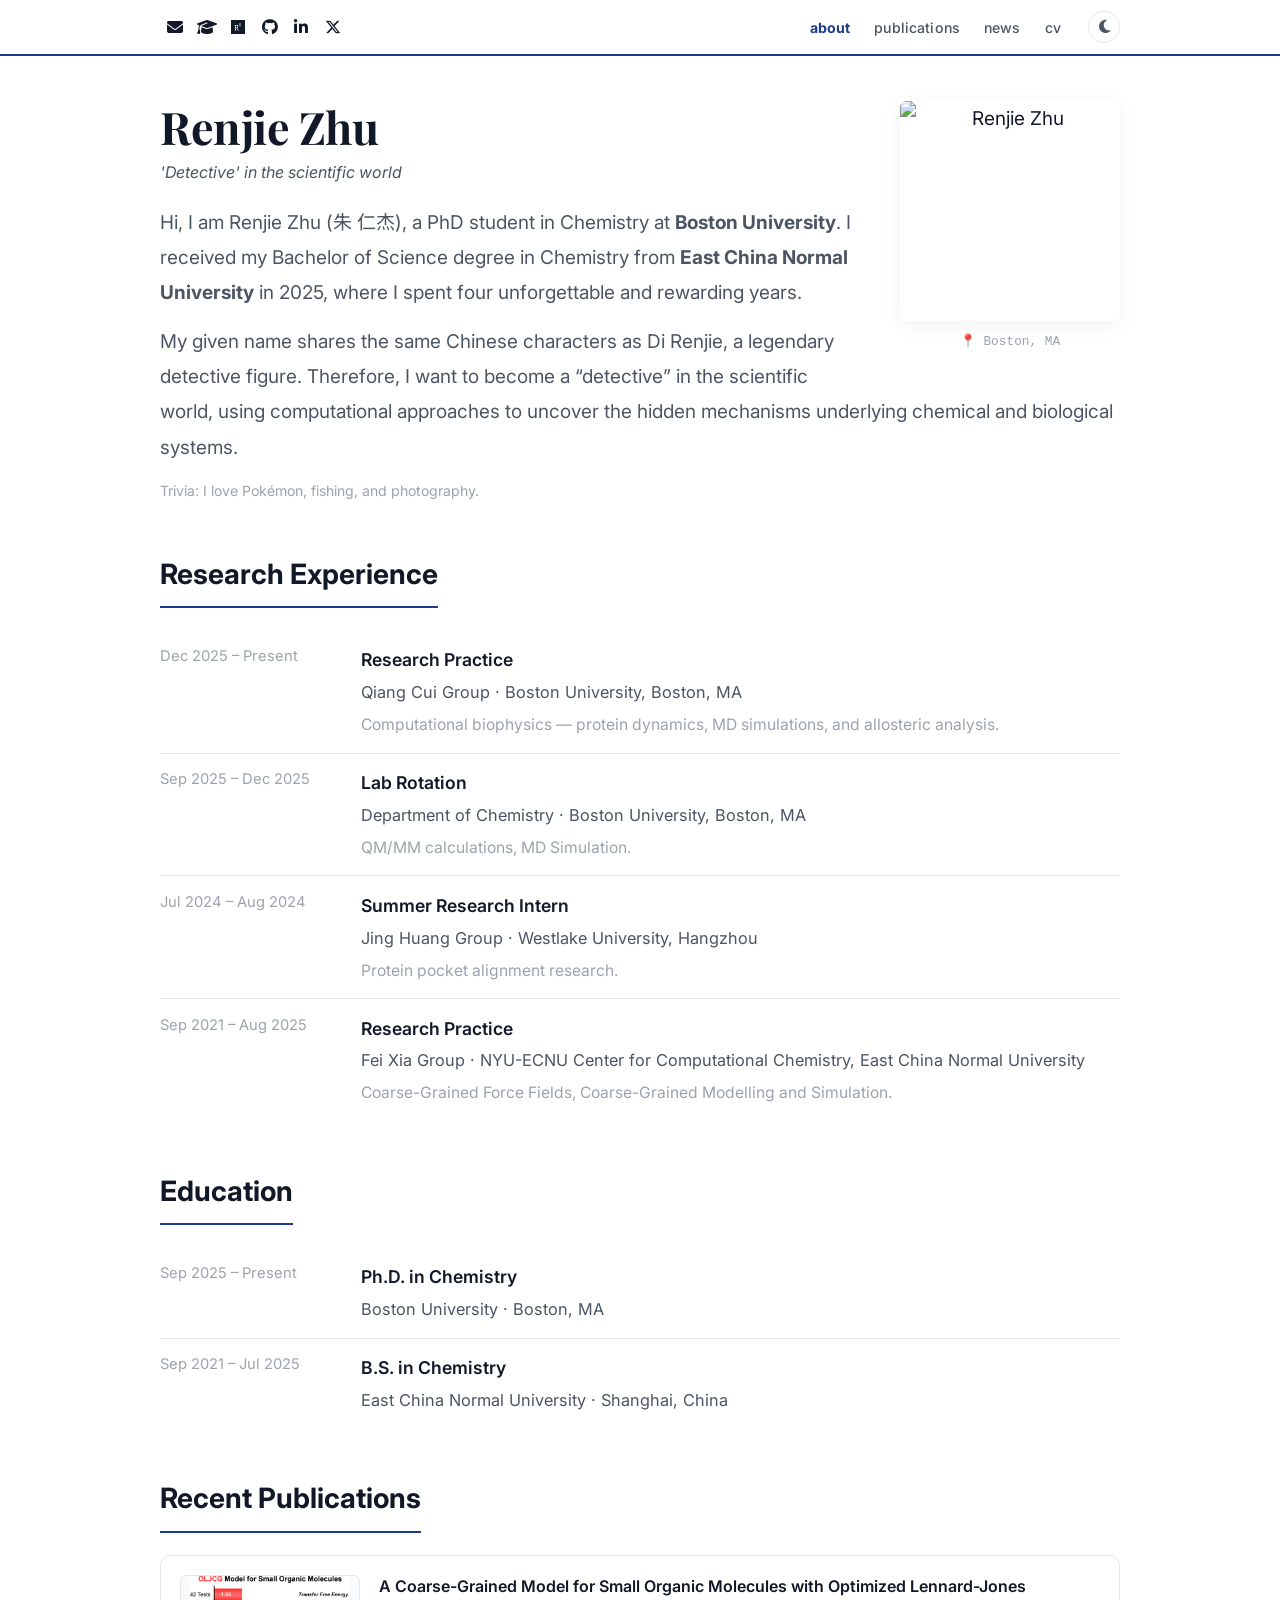
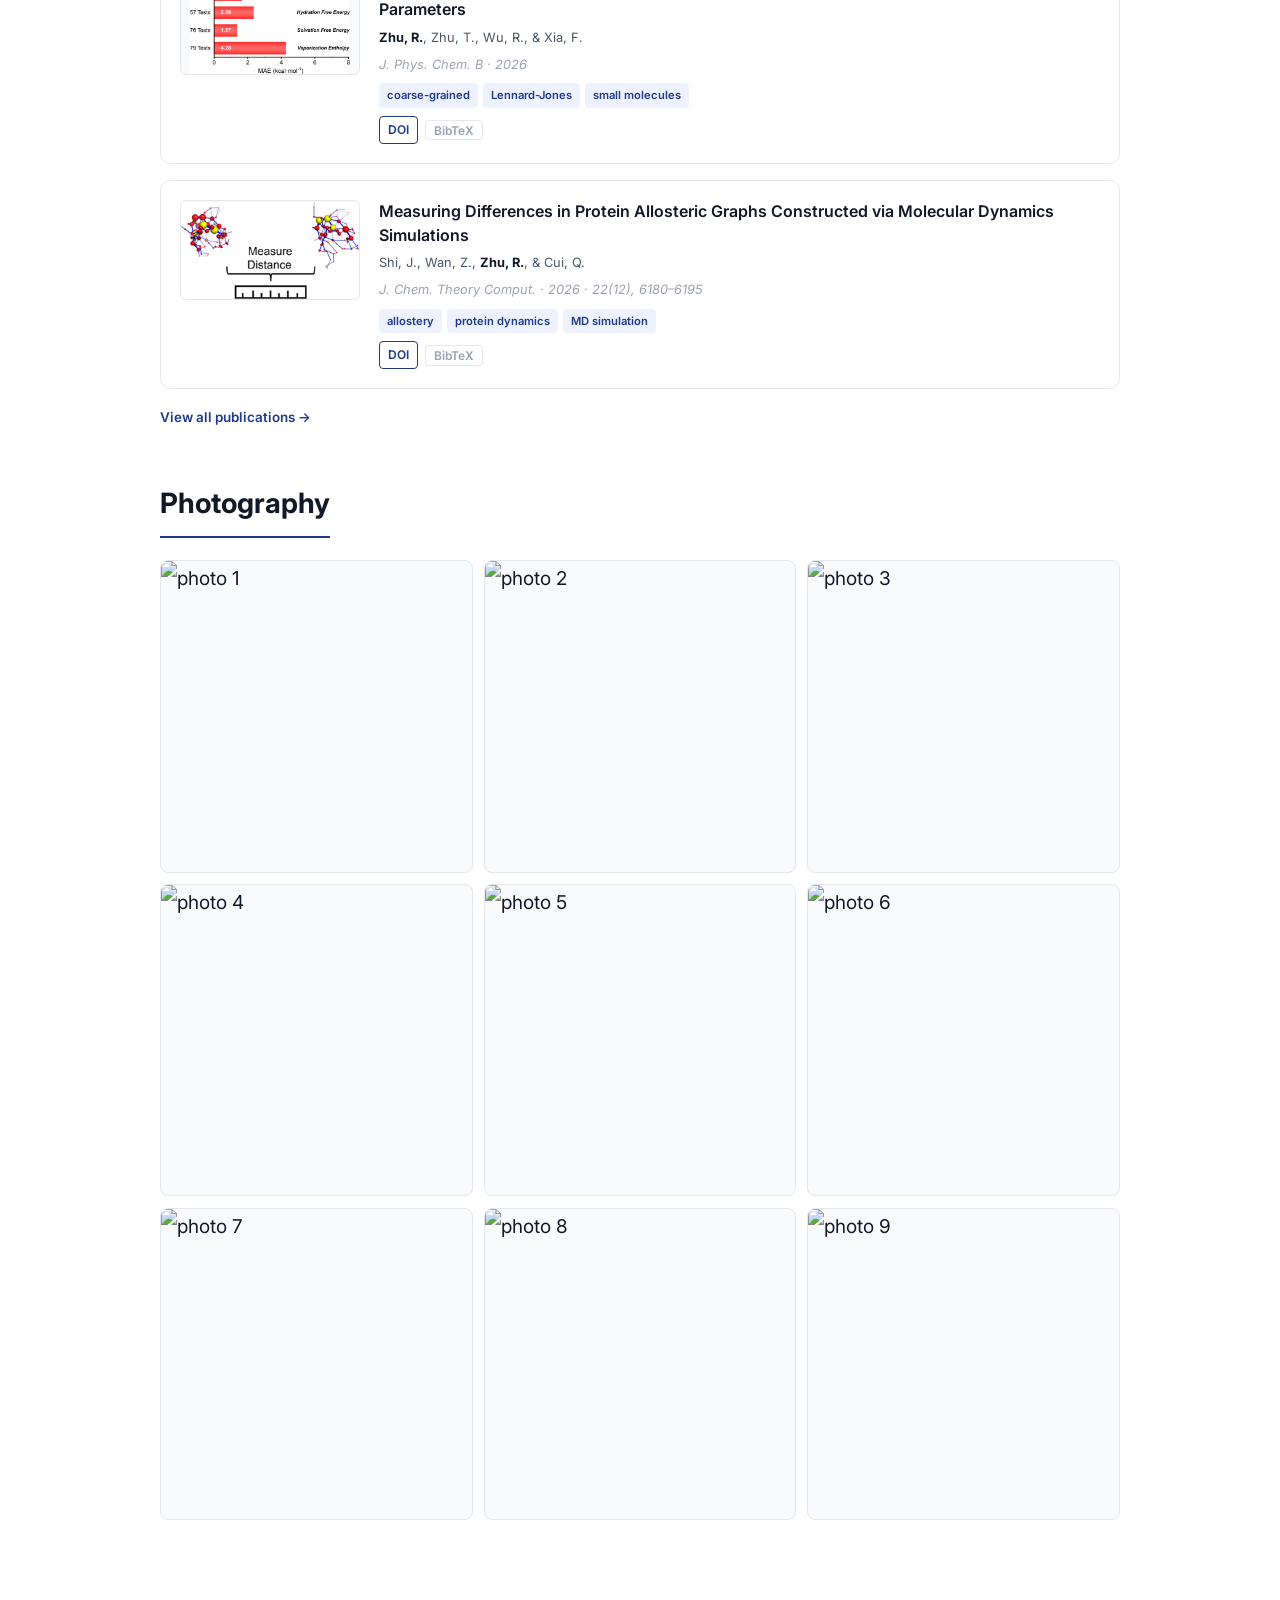
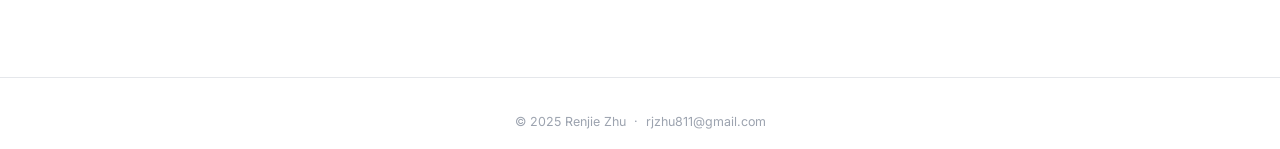
==== index.html @ 6f01a012 "pub" ====
<!DOCTYPE html>
<html lang="en">
<head>
  <meta charset="UTF-8" />
  <meta name="viewport" content="width=device-width, initial-scale=1.0" />
  <title>Renjie Zhu | Boston University</title>
  <link rel="stylesheet" href="https://cdnjs.cloudflare.com/ajax/libs/font-awesome/6.4.0/css/all.min.css" />
  <link href="https://fonts.googleapis.com/css2?family=Inter:wght@300;400;500;600;700&family=Noto+Sans+SC:wght@300;400;500;600;700&family=Noto+Serif+SC:wght@400;500;600;700&family=Playfair+Display:wght@600;700&display=swap" rel="stylesheet" />
  <link rel="stylesheet" href="style.css" />
  <style>
    /* ── ABOUT: photo floats right, text wraps left ── */
    .about-photo {
      float: right;
      margin: 0 0 1.5rem 2.5rem;
      text-align: center;
      flex-shrink: 0;
    }
    .photo-placeholder {
      width: clamp(150px, 18vw, 220px);
      height: clamp(150px, 18vw, 220px);
      border-radius: 6px;
      background: linear-gradient(135deg, #1e3a8a 0%, #1e40af 100%);
      display: flex;
      align-items: center;
      justify-content: center;
      font-size: clamp(2.2rem, 5vw, 3.2rem);
      color: white;
      font-weight: 700;
      box-shadow: 0 4px 20px var(--shadow);
    }
    .profile-photo {
      width: clamp(150px, 18vw, 220px);
      height: clamp(150px, 18vw, 220px);
      border-radius: 6px;
      object-fit: cover;
      display: block;
      box-shadow: 0 4px 20px var(--shadow);
    }
    .about-location {
      margin-top: 0.6rem;
      font-size: 0.8rem;
      color: var(--text-faint);
      font-family: 'Courier New', monospace;
    }

    /* name + tagline */
    .page-name {
      font-family: 'Playfair Display', serif;
      font-size: clamp(2rem, 4vw, 2.8rem);
      font-weight: 700;
      letter-spacing: -0.5px;
      line-height: 1.15;
      margin-bottom: 0.35rem;
    }
    .page-name .name-cn {
      font-family: 'Noto Serif SC', serif;
      font-size: 0.45em;
      font-weight: 500;
      color: var(--text-muted);
      margin-left: 0.6rem;
      vertical-align: middle;
    }
    .page-tagline {
      font-style: italic;
      color: var(--text-muted);
      font-size: 1rem;
      margin-bottom: 1.1rem;
    }

    .bio-text { color: var(--text-muted); }
    .bio-text + .bio-text { margin-top: 0.85rem; }
    .bio-trivia {
      margin-top: 0.85rem;
      font-size: 0.88rem;
      color: var(--text-faint);
    }
    .clearfix::after { content: ''; display: table; clear: both; }

    /* ── PHOTOGRAPHY GRID ── */
    .photo-grid {
      display: grid;
      grid-template-columns: repeat(3, 1fr);
      gap: 0.7rem;
    }
    .photo-item {
      aspect-ratio: 1 / 1;
      border-radius: 8px;
      overflow: hidden;
      background: var(--bg-alt);
      border: 1px solid var(--border);
      cursor: pointer;
      transition: border-color 0.2s;
    }
    .photo-item:hover { border-color: var(--primary); }
    .photo-item img { width: 100%; height: 100%; object-fit: cover; display: block; transition: transform 0.3s; }
    .photo-item:hover img { transform: scale(1.05); }
    .photo-empty {
      width: 100%; height: 100%;
      display: flex; flex-direction: column;
      align-items: center; justify-content: center;
      gap: 0.4rem; color: var(--border); font-size: 1.8rem;
    }
    .photo-empty span { font-size: 0.68rem; color: var(--text-faint); }

    /* ── LIGHTBOX MODAL ── */
    .lightbox-modal {
      display: none;
      position: fixed;
      z-index: 1000;
      left: 0;
      top: 0;
      width: 100%;
      height: 100%;
      background: rgba(0, 0, 0, 0.85);
      animation: fadeIn 0.3s;
    }
    .lightbox-modal.show { display: flex; }
    @keyframes fadeIn { from { opacity: 0; } to { opacity: 1; } }
    .lightbox-content {
      margin: auto;
      max-width: 90vw;
      max-height: 90vh;
      position: relative;
      display: flex;
      align-items: center;
      justify-content: center;
    }
    .lightbox-img {
      max-width: 100%;
      max-height: 85vh;
      object-fit: contain;
      border-radius: 8px;
    }
    .lightbox-close {
      position: absolute;
      top: 20px;
      right: 30px;
      color: white;
      font-size: 32px;
      cursor: pointer;
      line-height: 1;
      z-index: 1001;
      transition: opacity 0.2s;
    }
    .lightbox-close:hover { opacity: 0.7; }
    .lightbox-nav {
      position: absolute;
      top: 50%;
      transform: translateY(-50%);
      color: white;
      font-size: 28px;
      cursor: pointer;
      padding: 10px 15px;
      border-radius: 4px;
      transition: background 0.2s;
      user-select: none;
      z-index: 1001;
    }
    .lightbox-nav:hover { background: rgba(255, 255, 255, 0.2); }
    .lightbox-prev { left: 20px; }
    .lightbox-next { right: 20px; }
    .lightbox-counter {
      position: absolute;
      bottom: 20px;
      left: 50%;
      transform: translateX(-50%);
      color: white;
      font-size: 0.9rem;
      background: rgba(0, 0, 0, 0.5);
      padding: 8px 12px;
      border-radius: 4px;
    }

    section { margin-bottom: 2.8rem; }

    @media (max-width: 640px) {
      .about-photo { float: none; margin: 0 0 1.5rem 0; }
      .photo-placeholder, .profile-photo { width: 130px; height: 130px; border-radius: 50%; }
      .photo-grid { grid-template-columns: repeat(2, 1fr); }
    }
  </style>
</head>
<body>

<!-- ── NAV: social icons left | links right ── -->
<nav>
  <div class="nav-inner">
    <!-- LEFT: social icons -->
    <div class="nav-social">
      <a href="mailto:rjzhu811@gmail.com" title="Email"><i class="fas fa-envelope"></i></a>
      <a href="https://scholar.google.com/citations?user=YOURID" target="_blank" title="Google Scholar"><i class="fas fa-graduation-cap"></i></a>
      <a href="https://www.researchgate.net/profile/Renjie-Zhu-6?ev=hdr_xprf" target="_blank" title="ResearchGate"><i class="fab fa-researchgate"></i></a>
      <a href="https://github.com/wowrj" target="_blank" title="GitHub"><i class="fab fa-github"></i></a>
      <a href="https://www.linkedin.com/in/renjie-zhu-467b842b7/" target="_blank" title="LinkedIn"><i class="fab fa-linkedin-in"></i></a>
      <a href="https://x.com/UjotH" target="_blank" title="Twitter / X"><i class="fab fa-x-twitter"></i></a>
    </div>

    <div class="nav-spacer"></div>

    <!-- RIGHT: page links + dark toggle -->
    <ul class="nav-links">
      <li><a href="index.html" class="active">about</a></li>
      <li><a href="publications.html">publications</a></li>
      <li><a href="news.html">news</a></li>
      <li><a href="assets/cv.pdf" target="_blank">cv</a></li>
    </ul>
    <button class="theme-toggle" id="themeBtn" title="Toggle dark mode" aria-label="Toggle dark mode">
      <i class="fas fa-moon" id="themeIcon"></i>
    </button>
  </div>
</nav>

<div class="page-wrapper">

  <!-- ── ABOUT ── -->
  <section class="clearfix">

    <!-- Photo floats right -->
    <div class="about-photo">
      <!-- Replace with: <img class="profile-photo" src="assets/img/profile.jpg" alt="Renjie Zhu" /> -->
      <img class="profile-photo" src="assets/img/profile.jpg" alt="Renjie Zhu" />
      <div class="about-location">📍 Boston, MA</div>
    </div>

    <!-- Name + tagline + bio flow left -->
    <h1 class="page-name">
      Renjie Zhu
    </h1>
    <p class="page-tagline">
      'Detective' in the scientific world
    </p>

    <p class="bio-text">
      Hi, I am Renjie Zhu (朱 仁杰), a PhD student in Chemistry at <strong>Boston University</strong>.
      I received my Bachelor of Science degree in Chemistry from <strong>East China Normal University</strong> in 2025, where I spent four unforgettable and rewarding years.
    </p>
    <p class="bio-text">
      My given name shares the same Chinese characters as Di Renjie, a legendary detective figure. Therefore, I want to become a “detective” in the scientific world, using computational approaches to uncover the hidden mechanisms underlying chemical and biological systems.
    </p>
    <p class="bio-trivia">
      Trivia: I love Pokémon, fishing, and photography.
    </p>

  </section>

  <!-- ── RESEARCH EXPERIENCE ── -->
  <section>
    <h2 class="section-title">Research Experience</h2>
    <div class="exp-list">
      <div class="exp-item">
        <div class="exp-period">Dec 2025 – Present</div>
        <div>
          <div class="exp-title">Research Practice</div>
          <div class="exp-subtitle">Qiang Cui Group · Boston University, Boston, MA</div>
          <div class="exp-detail">Computational biophysics — protein dynamics, MD simulations, and allosteric analysis.</div>
        </div>
      </div>
      <div class="exp-item">
        <div class="exp-period">Sep 2025 – Dec 2025</div>
        <div>
          <div class="exp-title">Lab Rotation</div>
          <div class="exp-subtitle">Department of Chemistry · Boston University, Boston, MA</div>
          <div class="exp-detail">QM/MM calculations, MD Simulation.</div>
        </div>
      </div>
      <div class="exp-item">
        <div class="exp-period">Jul 2024 – Aug 2024</div>
        <div>
          <div class="exp-title">Summer Research Intern</div>
          <div class="exp-subtitle">Jing Huang Group · Westlake University, Hangzhou</div>
          <div class="exp-detail">Protein pocket alignment research.</div>
        </div>
      </div>
      <div class="exp-item">
        <div class="exp-period">Sep 2021 – Aug 2025</div>
        <div>
          <div class="exp-title">Research Practice</div>
          <div class="exp-subtitle">Fei Xia Group · NYU-ECNU Center for Computational Chemistry, East China Normal University</div>
          <div class="exp-detail">Coarse-Grained Force Fields, Coarse-Grained Modelling and Simulation.</div>
        </div>
      </div>
    </div>
  </section>

  <!-- ── EDUCATION ── -->
  <section>
    <h2 class="section-title">Education</h2>
    <div class="exp-list">
      <div class="exp-item">
        <div class="exp-period">Sep 2025 – Present</div>
        <div>
          <div class="exp-title">Ph.D. in Chemistry</div>
          <div class="exp-subtitle">Boston University · Boston, MA</div>
        </div>
      </div>
      <div class="exp-item">
        <div class="exp-period">Sep 2021 – Jul 2025</div>
        <div>
          <div class="exp-title">B.S. in Chemistry</div>
          <div class="exp-subtitle">East China Normal University · Shanghai, China</div>
        </div>
      </div>
    </div>
  </section>

  <!-- ── RECENT PUBLICATIONS ── -->
  <section>
    <h2 class="section-title">Recent Publications</h2>
    <div class="pub-list">

      <div class="pub-card">
        <div class="pub-thumb">
          <img src="assets/pub_pic/2026_jpcb.png" alt="TOC graphic for A Coarse-Grained Model for Small Organic Molecules with Optimized Lennard-Jones Parameters">
        </div>
        <div class="pub-info">
          <div class="pub-title">
            <a href="https://doi.org/10.1021/acs.jpcb.6c05069" target="_blank">
              A Coarse-Grained Model for Small Organic Molecules with Optimized Lennard-Jones Parameters
            </a>
          </div>
          <div class="pub-authors"><span class="me">Zhu, R.</span>, Zhu, T., Wu, R., &amp; Xia, F.</div>
          <div class="pub-venue">J. Phys. Chem. B · 2026</div>
          <div class="pub-tags"><span class="tag">coarse-grained</span><span class="tag">Lennard-Jones</span><span class="tag">small molecules</span></div>
          <div class="pub-links">
            <a href="https://doi.org/10.1021/acs.jpcb.6c05069" target="_blank">DOI</a>
            <button class="bibtex-toggle" onclick="toggleBibtex(this)">BibTeX</button>
          </div>
        </div>
        <div class="bibtex-block">@article{10.1021/acs.jpcb.6c05069,
  title   = {A Coarse-Grained Model for Small Organic Molecules with Optimized Lennard-Jones Parameters},
  author  = {Zhu, R. and Zhu, T. and Wu, R. and Xia, F.},
  journal = {The Journal of Physical Chemistry B},
  year    = {2026},
  doi     = {10.1021/acs.jpcb.6c05069}
}</div>
      </div>

      <div class="pub-card">
        <div class="pub-thumb">
          <img src="assets/pub_pic/2026_jctc.png" alt="TOC graphic for Measuring Differences in Protein Allosteric Graphs Constructed via Molecular Dynamics Simulations">
        </div>
        <div class="pub-info">
          <div class="pub-title">
            <a href="https://doi.org/10.1021/acs.jctc.6c00082" target="_blank">
              Measuring Differences in Protein Allosteric Graphs Constructed via Molecular Dynamics Simulations
            </a>
          </div>
          <div class="pub-authors">Shi, J., Wan, Z., <span class="me">Zhu, R.</span>, &amp; Cui, Q.</div>
          <div class="pub-venue">J. Chem. Theory Comput. · 2026 · 22(12), 6180–6195</div>
          <div class="pub-tags"><span class="tag">allostery</span><span class="tag">protein dynamics</span><span class="tag">MD simulation</span></div>
          <div class="pub-links">
            <a href="https://doi.org/10.1021/acs.jctc.6c00082" target="_blank">DOI</a>
            <button class="bibtex-toggle" onclick="toggleBibtex(this)">BibTeX</button>
          </div>
        </div>
        <div class="bibtex-block">@article{10.1021/acs.jctc.6c00082,
  title   = {Measuring Differences in Protein Allosteric Graphs Constructed via Molecular Dynamics Simulations},
  author  = {Shi, J. and Wan, Z. and Zhu, R. and Cui, Q.},
  journal = {Journal of Chemical Theory and Computation},
  volume  = {22},
  number  = {12},
  pages   = {6180--6195},
  year    = {2026},
  doi     = {10.1021/acs.jctc.6c00082}
}</div>
      </div>

    </div>
    <a class="view-all" href="publications.html">View all publications →</a>
  </section>

  <!-- ── PHOTOGRAPHY ── -->
  <section>
    <h2 class="section-title">Photography</h2>
    <div class="photo-grid">
      <div class="photo-item" data-src="assets/photos/1ee82c5fb46809768f59d0000ddf3ac.jpg"><img src="assets/photos/1ee82c5fb46809768f59d0000ddf3ac.jpg" alt="photo 1" /></div>
      <div class="photo-item" data-src="assets/photos/61ec56c112392f12ba977d9e5ba1c34.jpg"><img src="assets/photos/61ec56c112392f12ba977d9e5ba1c34.jpg" alt="photo 2" /></div>
      <div class="photo-item" data-src="assets/photos/62fb311ef08bb6d7357781ddbecc922.jpg"><img src="assets/photos/62fb311ef08bb6d7357781ddbecc922.jpg" alt="photo 3" /></div>
      <div class="photo-item" data-src="assets/photos/91677c04d97ab94db8efaef6f1cd049.jpg"><img src="assets/photos/91677c04d97ab94db8efaef6f1cd049.jpg" alt="photo 4" /></div>
      <div class="photo-item" data-src="assets/photos/baca74af6a340432d96c8eda0e8a222.jpg"><img src="assets/photos/baca74af6a340432d96c8eda0e8a222.jpg" alt="photo 5" /></div>
      <div class="photo-item" data-src="assets/photos/cbb07fae1a168d9c7dd560ebace27e2.jpg"><img src="assets/photos/cbb07fae1a168d9c7dd560ebace27e2.jpg" alt="photo 6" /></div> 
      <div class="photo-item" data-src="assets/photos/cd4572484ee47272685aa55f70412d1.jpg"><img src="assets/photos/cd4572484ee47272685aa55f70412d1.jpg" alt="photo 7" /></div>
      <div class="photo-item" data-src="assets/photos/de2b0a2af9ee6da17f28aa9c307b8f4.jpg"><img src="assets/photos/de2b0a2af9ee6da17f28aa9c307b8f4.jpg" alt="photo 8" /></div>
      <div class="photo-item" data-src="assets/photos/fb9c6dcf559deec1864c5d2bfe00099.jpg"><img src="assets/photos/fb9c6dcf559deec1864c5d2bfe00099.jpg" alt="photo 9" /></div> 
    </div>
  </section>

</div>

<footer>
  <p>&copy; 2025 Renjie Zhu &nbsp;·&nbsp; <a href="mailto:rjzhu811@gmail.com">rjzhu811@gmail.com</a></p>
</footer>

<!-- ── LIGHTBOX MODAL ── -->
<div id="lightboxModal" class="lightbox-modal">
  <span class="lightbox-close" onclick="closeLightbox()">&times;</span>
  <div class="lightbox-content">
    <span class="lightbox-nav lightbox-prev" onclick="prevPhoto()">&#10094;</span>
    <img id="lightboxImg" class="lightbox-img" src="" alt="photo" />
    <span class="lightbox-nav lightbox-next" onclick="nextPhoto()">&#10095;</span>
  </div>
  <div class="lightbox-counter">
    <span id="photoCounter">1 / 9</span>
  </div>
</div>

<script src="theme.js"></script>
<script>
  let currentPhotoIndex = 0;
  const photos = document.querySelectorAll('.photo-item');
  const photoSources = Array.from(photos).map(item => item.getAttribute('data-src'));
  
  // 为所有照片添加点击事件
  photos.forEach((photo, index) => {
    photo.addEventListener('click', () => openLightbox(index));
  });
  
  function openLightbox(index) {
    currentPhotoIndex = index;
    const modal = document.getElementById('lightboxModal');
    const img = document.getElementById('lightboxImg');
    img.src = photoSources[currentPhotoIndex];
    modal.classList.add('show');
    document.body.style.overflow = 'hidden';
    updateCounter();
  }
  
  function closeLightbox() {
    document.getElementById('lightboxModal').classList.remove('show');
    document.body.style.overflow = 'auto';
  }
  
  function nextPhoto() {
    currentPhotoIndex = (currentPhotoIndex + 1) % photoSources.length;
    document.getElementById('lightboxImg').src = photoSources[currentPhotoIndex];
    updateCounter();
  }
  
  function prevPhoto() {
    currentPhotoIndex = (currentPhotoIndex - 1 + photoSources.length) % photoSources.length;
    document.getElementById('lightboxImg').src = photoSources[currentPhotoIndex];
    updateCounter();
  }
  
  function updateCounter() {
    document.getElementById('photoCounter').textContent = `${currentPhotoIndex + 1} / ${photoSources.length}`;
  }
  
  // 按键支持（ESC 关闭，方向键切换）
  document.addEventListener('keydown', (e) => {
    const modal = document.getElementById('lightboxModal');
    if (!modal.classList.contains('show')) return;
    
    if (e.key === 'Escape') closeLightbox();
    else if (e.key === 'ArrowRight') nextPhoto();
    else if (e.key === 'ArrowLeft') prevPhoto();
  });
  
  // 点击背景关闭
  document.getElementById('lightboxModal').addEventListener('click', (e) => {
    if (e.target.id === 'lightboxModal') closeLightbox();
  });
  
  function toggleBibtex(btn) {
    const card = btn.closest('.pub-card');
    const block = card.querySelector('.bibtex-block');
    const open = block.classList.toggle('open');
    btn.textContent = open ? 'Hide BibTeX' : 'BibTeX';
  }
</script>
</body>
</html>
---- style.css ----
/* ─── RESET ─── */
*, *::before, *::after { box-sizing: border-box; margin: 0; padding: 0; }

/* ─── LIGHT THEME ─── */
:root {
  --primary:       #1e3a8a;
  --primary-hover: #1e40af;
  --primary-light: #eef2ff;
  --primary-muted: #c7d2fe;
  --text:          #111827;
  --text-muted:    #4b5563;
  --text-faint:    #9ca3af;
  --border:        #e5e7eb;
  --bg:            #ffffff;
  --bg-alt:        #f9fafb;
  --bg-card:       #ffffff;
  --shadow:        rgba(0,0,0,0.06);
  --nav-height:    56px;
}

/* ─── DARK THEME ─── */
html.dark {
  --primary:       #93c5fd;
  --primary-hover: #bfdbfe;
  --primary-light: #1e2d5a;
  --primary-muted: #1e3a8a;
  --text:          #f1f5f9;
  --text-muted:    #94a3b8;
  --text-faint:    #64748b;
  --border:        #1e293b;
  --bg:            #0f172a;
  --bg-alt:        #1e293b;
  --bg-card:       #1e293b;
  --shadow:        rgba(0,0,0,0.3);
}

/* ─── BASE ─── */
body {
  font-family: 'Inter', 'Noto Sans SC', sans-serif;
  font-size: 19px;
  line-height: 1.85;
  color: var(--text);
  background: var(--bg);
  transition: background 0.25s, color 0.25s;
}
a { color: var(--primary); text-decoration: none; }
a:hover { text-decoration: underline; }

/* ─── NAV ─── */
nav {
  position: sticky;
  top: 0;
  z-index: 100;
  height: var(--nav-height);
  background: var(--bg);
  border-bottom: 2px solid var(--primary);
  display: flex;
  align-items: center;
  justify-content: center;
  padding: 0;
  transition: background 0.25s, border-color 0.25s;
}
.nav-inner {
  width: 75%;
  max-width: 1400px;
  min-width: 320px;
  display: flex;
  align-items: center;
  gap: 1rem;
}

/* social icons in nav (left side) */
.nav-social {
  display: flex;
  align-items: center;
  gap: 0.1rem;
}
.nav-social a {
  width: 30px;
  height: 30px;
  display: flex;
  align-items: center;
  justify-content: center;
  color: var(--text);
  font-size: 1rem;
  text-decoration: none;
  border-radius: 4px;
  transition: color 0.15s;
}
.nav-social a:hover { color: var(--primary); }

.nav-spacer { flex: 1; }

/* nav links (right side) */
.nav-links {
  display: flex;
  gap: 0.1rem;
  list-style: none;
}
.nav-links a {
  color: var(--text-muted);
  text-decoration: none;
  padding: 0.28rem 0.7rem;
  border-radius: 5px;
  font-size: 0.88rem;
  font-weight: 500;
  transition: color 0.15s;
  letter-spacing: 0.01em;
}
.nav-links a:hover { color: var(--primary); text-decoration: none; }
.nav-links a.active { color: var(--primary); font-weight: 700; }

/* dark mode toggle button */
.theme-toggle {
  width: 32px;
  height: 32px;
  border-radius: 50%;
  border: 1px solid var(--border);
  background: none;
  color: var(--text-muted);
  cursor: pointer;
  display: flex;
  align-items: center;
  justify-content: center;
  font-size: 0.95rem;
  transition: color 0.15s, border-color 0.15s;
  flex-shrink: 0;
}
.theme-toggle:hover { color: var(--primary); border-color: var(--primary); }

/* ─── LAYOUT ─── */
.page-wrapper {
  width: 75%;
  max-width: 1400px;
  min-width: 320px;
  margin: 0 auto;
  padding: 2.8rem 0 5rem;
}
section { margin-bottom: 2.8rem; }

/* ─── SECTION TITLE ─── */
.section-title {
  font-size: 1.75rem;
  font-weight: 700;
  color: var(--text);
  border-bottom: 2px solid var(--primary);
  padding-bottom: 0.35rem;
  margin-bottom: 1.4rem;
  display: inline-block;
}

/* ─── PUBLICATION CARDS ─── */
.pub-list { display: flex; flex-direction: column; gap: 1rem; }
.pub-card {
  display: grid;
  grid-template-columns: 180px 1fr;
  gap: 1.2rem;
  padding: 1.2rem;
  border: 1px solid var(--border);
  border-radius: 10px;
  background: var(--bg-card);
  transition: border-color 0.2s, box-shadow 0.2s;
}
.pub-card:hover {
  border-color: var(--primary);
  box-shadow: 0 4px 20px var(--shadow);
}
.pub-thumb {
  width: 180px;
  height: 100px;
  border-radius: 6px;
  background: var(--bg-alt);
  border: 1px solid var(--border);
  display: flex;
  align-items: center;
  justify-content: center;
  font-size: 2rem;
  flex-shrink: 0;
  overflow: hidden;
}
.pub-thumb img { width: 100%; height: 100%; object-fit: contain; border-radius: 5px; }
.pub-title { font-weight: 600; font-size: 1rem; line-height: 1.45; margin-bottom: 0.28rem; }
.pub-title a { color: var(--text); text-decoration: none; }
.pub-title a:hover { color: var(--primary); }
.pub-authors { font-size: 0.8rem; color: var(--text-muted); margin-bottom: 0.18rem; }
.pub-authors .me { font-weight: 700; color: var(--text); }
.pub-venue { font-size: 0.8rem; color: var(--text-faint); margin-bottom: 0.45rem; font-style: italic; }
.pub-tags { display: flex; flex-wrap: wrap; gap: 0.3rem; margin-bottom: 0.5rem; }
.tag {
  font-size: 0.7rem;
  font-weight: 600;
  padding: 0.12rem 0.5rem;
  border-radius: 4px;
  background: var(--primary-light);
  color: var(--primary);
}
.pub-links { display: flex; gap: 0.4rem; flex-wrap: wrap; align-items: center; }
.pub-links a {
  font-size: 0.75rem;
  font-weight: 600;
  color: var(--primary);
  border: 1px solid var(--primary);
  border-radius: 4px;
  padding: 0.12rem 0.5rem;
  text-decoration: none;
  transition: background 0.15s, color 0.15s;
}
.pub-links a:hover { background: var(--primary); color: #fff; }
.bibtex-toggle {
  font-size: 0.75rem;
  font-weight: 600;
  color: var(--text-faint);
  border: 1px solid var(--border);
  background: none;
  border-radius: 4px;
  padding: 0.12rem 0.5rem;
  cursor: pointer;
  transition: border-color 0.15s, color 0.15s;
  font-family: inherit;
}
.bibtex-toggle:hover { border-color: var(--text-muted); color: var(--text-muted); }
.bibtex-block {
  display: none;
  margin-top: 0.5rem;
  background: var(--bg-alt);
  border: 1px solid var(--border);
  border-radius: 6px;
  padding: 0.7rem 1rem;
  font-family: 'Courier New', monospace;
  font-size: 0.75rem;
  color: var(--text-muted);
  white-space: pre-wrap;
  overflow-x: auto;
  grid-column: 1 / -1;
}
.bibtex-block.open { display: block; }

/* ─── EXP / EDUCATION ─── */
.exp-list { display: flex; flex-direction: column; }
.exp-item {
  display: grid;
  grid-template-columns: 185px 1fr;
  gap: 1rem;
  padding: 0.85rem 0;
  border-bottom: 1px solid var(--border);
}
.exp-item:last-child { border-bottom: none; }
.exp-period { font-size: 0.92rem; color: var(--text-faint); padding-top: 2px; line-height: 1.45; white-space: nowrap; }
.exp-title { font-weight: 600; font-size: 1.1rem; }
.exp-subtitle { font-size: 1.02rem; color: var(--text-muted); }
.exp-detail { font-size: 0.98rem; color: var(--text-faint); margin-top: 0.18rem; }

/* ─── AWARDS ─── */
.award-list { display: flex; flex-direction: column; }
.award-item {
  display: flex;
  justify-content: space-between;
  align-items: baseline;
  gap: 1rem;
  padding: 0.5rem 0;
  border-bottom: 1px solid var(--border);
  font-size: 0.875rem;
}
.award-item:last-child { border-bottom: none; }
.award-year { color: var(--text-faint); white-space: nowrap; font-size: 0.92rem; }

/* ─── NEWS ─── */
.news-list { list-style: none; }
.news-list li {
  display: flex;
  gap: 1rem;
  padding: 0.65rem 0;
  border-bottom: 1px solid var(--border);
  font-size: 0.875rem;
}
.news-list li:last-child { border-bottom: none; }
.news-date { white-space: nowrap; color: var(--text-faint); min-width: 88px; font-variant-numeric: tabular-nums; font-size: 0.92rem; }

/* ─── SKILLS ─── */
.skills-grid { display: flex; flex-wrap: wrap; gap: 0.5rem; }
.skill-chip {
  font-size: 0.8rem;
  font-weight: 500;
  padding: 0.28rem 0.8rem;
  border-radius: 20px;
  border: 1px solid var(--border);
  color: var(--text-muted);
  background: var(--bg-alt);
}

/* ─── VIEW ALL LINK ─── */
.view-all {
  display: inline-flex;
  align-items: center;
  gap: 0.3rem;
  margin-top: 1rem;
  font-size: 0.84rem;
  font-weight: 600;
  color: var(--primary);
  text-decoration: none;
}
.view-all:hover { text-decoration: underline; }

/* ─── FOOTER ─── */
footer {
  text-align: center;
  font-size: 0.78rem;
  color: var(--text-faint);
  padding: 2rem 0 1rem;
  border-top: 1px solid var(--border);
  margin-top: 2rem;
}
footer a { color: var(--text-faint); }
footer a:hover { color: var(--text-muted); }

/* ─── YEAR LABEL ─── */
.year-label {
  font-size: 0.92rem;
  font-weight: 700;
  letter-spacing: 0.08em;
  text-transform: uppercase;
  color: var(--text-faint);
  margin-bottom: 0.85rem;
}
.year-group { margin-bottom: 2rem; }

/* ─── RESPONSIVE ─── */
@media (max-width: 600px) {
  .nav-inner { width: 92%; gap: 0.75rem; }
  .page-wrapper { width: 92%; }
  .nav-links a { padding: 0.28rem 0.5rem; font-size: 0.8rem; }
  .pub-card { grid-template-columns: 1fr; }
  .pub-thumb { width: 100%; height: 150px; }
  .exp-item { grid-template-columns: 1fr; gap: 0.15rem; }
  .exp-period { color: var(--primary); font-weight: 600; }
}
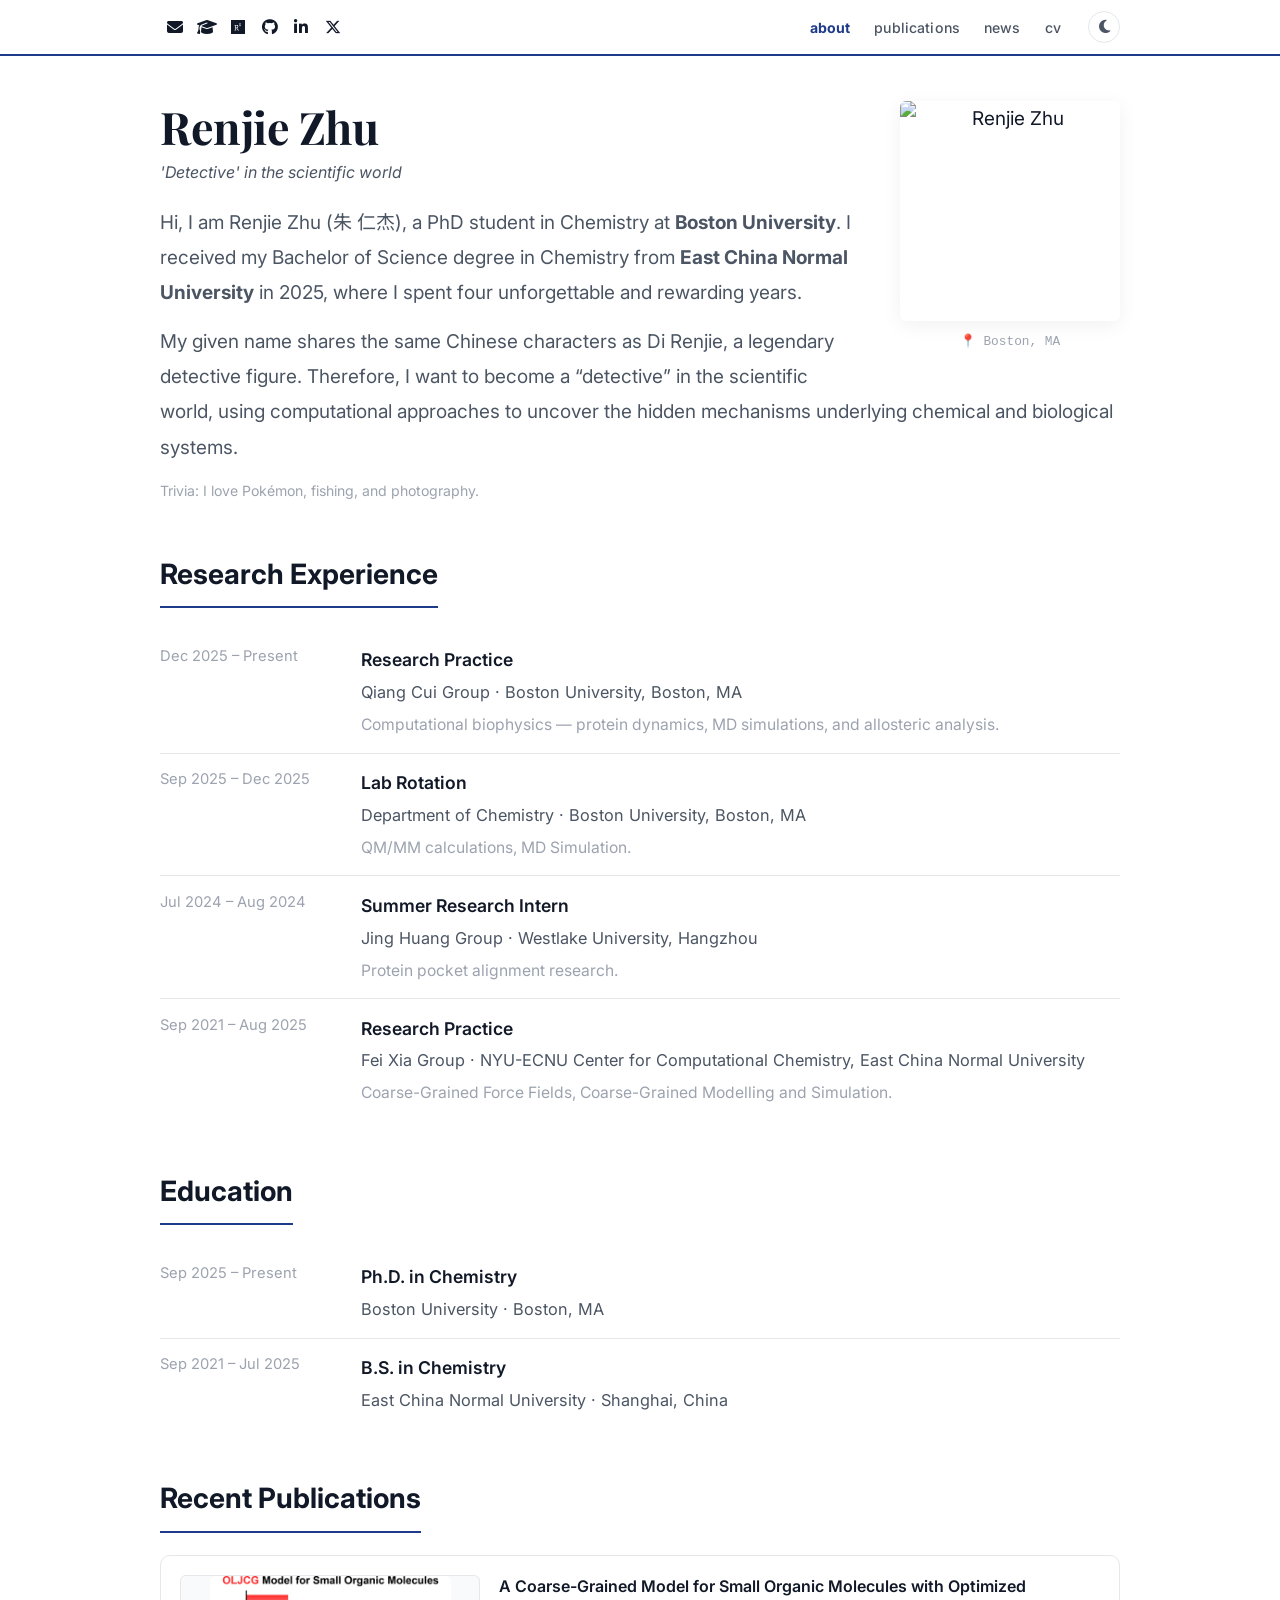
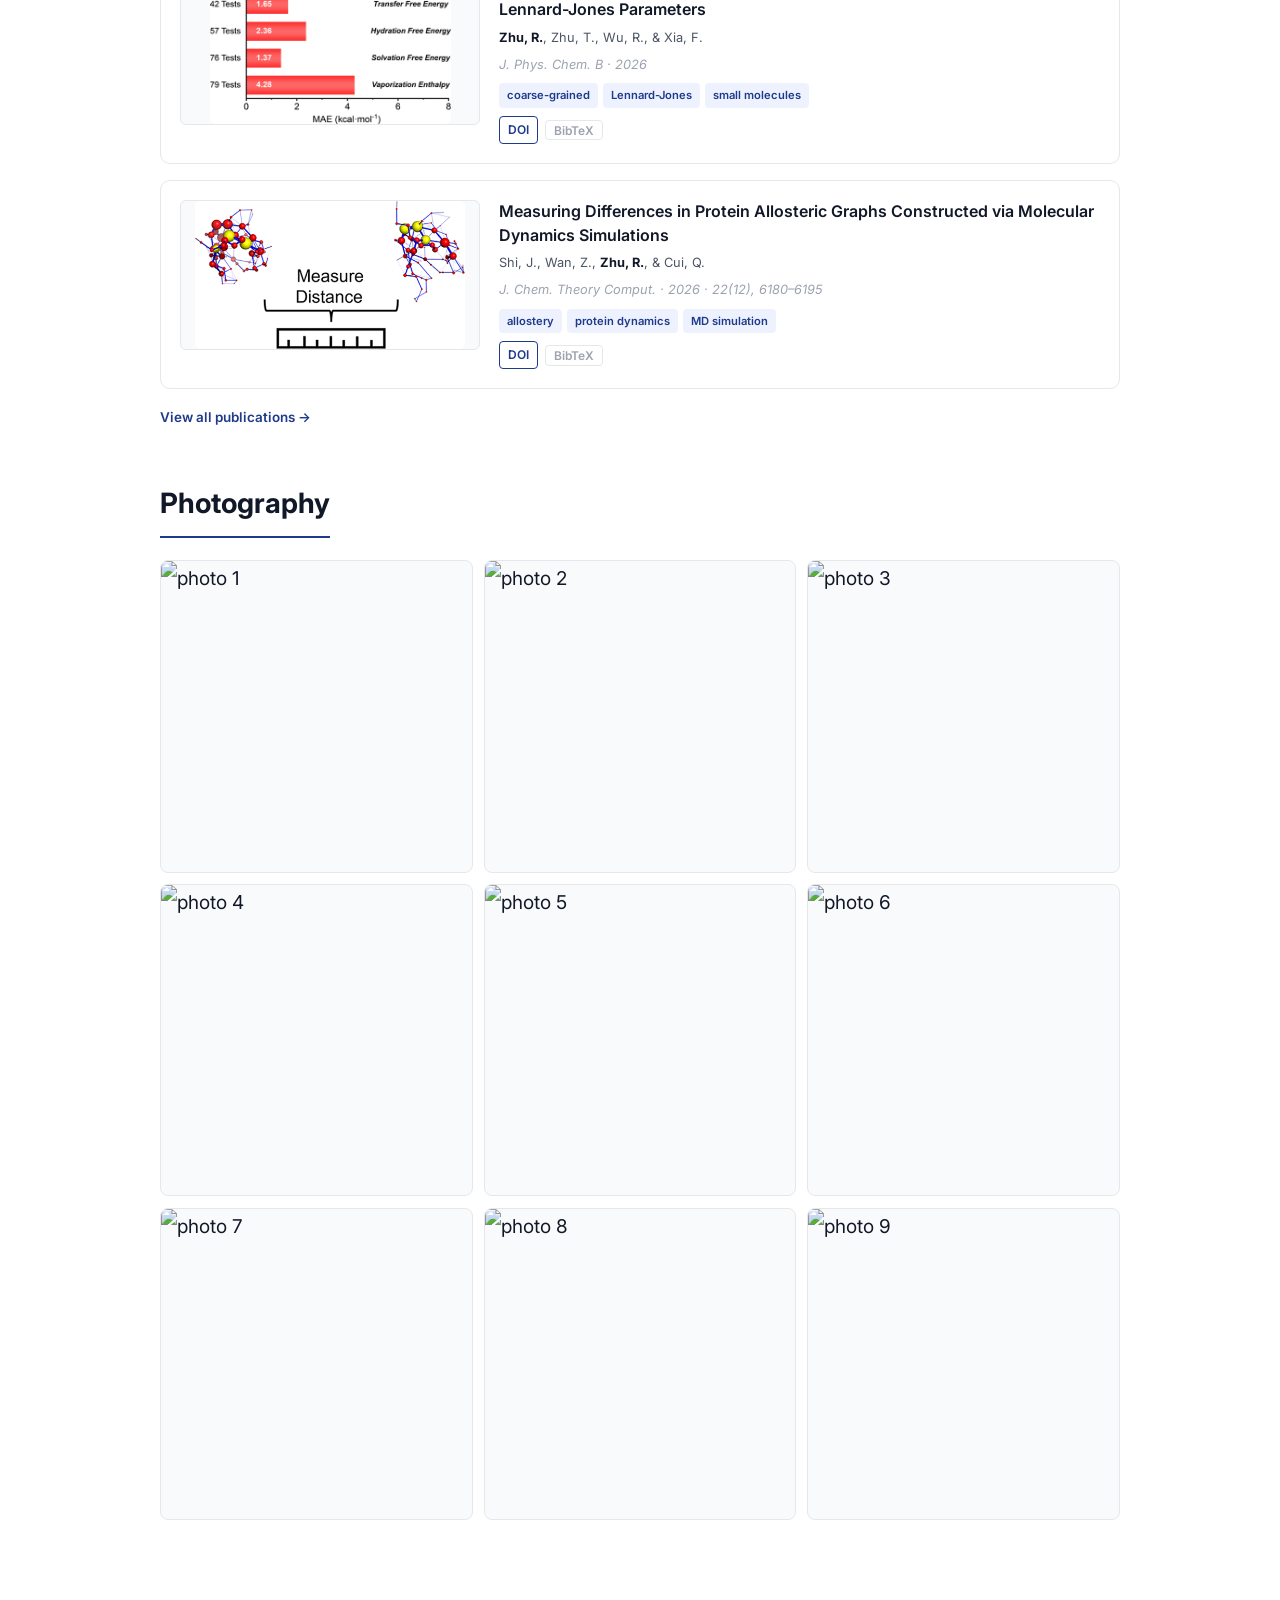
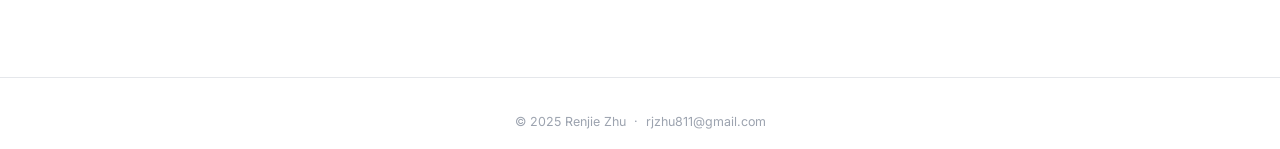
==== commit 5e2316ea: "pic" ====
--- a/index.html
+++ b/index.html
@@ -310,7 +310,7 @@
 
       <div class="pub-card">
         <div class="pub-thumb">
-          <img src="assets/pub_pic/2026_jpcb.png" alt="TOC graphic for A Coarse-Grained Model for Small Organic Molecules with Optimized Lennard-Jones Parameters">
+          <img src="assets/pub_pic/2026_jpcb.png" alt="TOC graphic for A Coarse-Grained Model for Small Organic Molecules with Optimized Lennard-Jones Parameters" onclick="openTocLightbox(this)">
         </div>
         <div class="pub-info">
           <div class="pub-title">
@@ -337,7 +337,7 @@
 
       <div class="pub-card">
         <div class="pub-thumb">
-          <img src="assets/pub_pic/2026_jctc.png" alt="TOC graphic for Measuring Differences in Protein Allosteric Graphs Constructed via Molecular Dynamics Simulations">
+          <img src="assets/pub_pic/2026_jctc.png" alt="TOC graphic for Measuring Differences in Protein Allosteric Graphs Constructed via Molecular Dynamics Simulations" onclick="openTocLightbox(this)">
         </div>
         <div class="pub-info">
           <div class="pub-title">
@@ -419,14 +419,26 @@
     currentPhotoIndex = index;
     const modal = document.getElementById('lightboxModal');
     const img = document.getElementById('lightboxImg');
+    modal.classList.remove('toc-mode');
     img.src = photoSources[currentPhotoIndex];
     modal.classList.add('show');
     document.body.style.overflow = 'hidden';
     updateCounter();
   }
+
+  function openTocLightbox(source) {
+    const modal = document.getElementById('lightboxModal');
+    const img = document.getElementById('lightboxImg');
+    modal.classList.add('toc-mode');
+    img.src = source.src;
+    img.alt = source.alt;
+    modal.classList.add('show');
+    document.body.style.overflow = 'hidden';
+  }
   
   function closeLightbox() {
-    document.getElementById('lightboxModal').classList.remove('show');
+    const modal = document.getElementById('lightboxModal');
+    modal.classList.remove('show', 'toc-mode');
     document.body.style.overflow = 'auto';
   }
   
--- a/style.css
+++ b/style.css
@@ -153,7 +153,7 @@
 .pub-list { display: flex; flex-direction: column; gap: 1rem; }
 .pub-card {
   display: grid;
-  grid-template-columns: 180px 1fr;
+  grid-template-columns: 300px 1fr;
   gap: 1.2rem;
   padding: 1.2rem;
   border: 1px solid var(--border);
@@ -166,8 +166,10 @@
   box-shadow: 0 4px 20px var(--shadow);
 }
 .pub-thumb {
-  width: 180px;
-  height: 100px;
+  width: 300px;
+  aspect-ratio: 2 / 1;
+  height: auto;
+  min-width: 0;
   border-radius: 6px;
   background: var(--bg-alt);
   border: 1px solid var(--border);
@@ -178,7 +180,8 @@
   flex-shrink: 0;
   overflow: hidden;
 }
-.pub-thumb img { width: 100%; height: 100%; object-fit: contain; border-radius: 5px; }
+.pub-thumb img { display: block; max-width: 100%; max-height: 100%; width: auto; height: auto; object-fit: contain; border-radius: 5px; }
+.pub-thumb img { cursor: zoom-in; }
 .pub-title { font-weight: 600; font-size: 1rem; line-height: 1.45; margin-bottom: 0.28rem; }
 .pub-title a { color: var(--text); text-decoration: none; }
 .pub-title a:hover { color: var(--primary); }
@@ -235,6 +238,32 @@
 }
 .bibtex-block.open { display: block; }
 
+.toc-lightbox {
+  display: none;
+  position: fixed;
+  inset: 0;
+  z-index: 1000;
+  align-items: center;
+  justify-content: center;
+  padding: 2rem;
+  background: rgba(0, 0, 0, 0.85);
+}
+.toc-lightbox.show { display: flex; }
+.toc-lightbox img { max-width: 90vw; max-height: 85vh; object-fit: contain; }
+.toc-lightbox-close {
+  position: absolute;
+  top: 1rem;
+  right: 1.5rem;
+  border: 0;
+  background: none;
+  color: #fff;
+  font-size: 2rem;
+  line-height: 1;
+  cursor: pointer;
+}
+.lightbox-modal.toc-mode .lightbox-nav,
+.lightbox-modal.toc-mode .lightbox-counter { display: none; }
+
 /* ─── EXP / EDUCATION ─── */
 .exp-list { display: flex; flex-direction: column; }
 .exp-item {
@@ -330,7 +359,7 @@
   .page-wrapper { width: 92%; }
   .nav-links a { padding: 0.28rem 0.5rem; font-size: 0.8rem; }
   .pub-card { grid-template-columns: 1fr; }
-  .pub-thumb { width: 100%; height: 150px; }
+  .pub-thumb { width: 100%; height: auto; }
   .exp-item { grid-template-columns: 1fr; gap: 0.15rem; }
   .exp-period { color: var(--primary); font-weight: 600; }
 }
